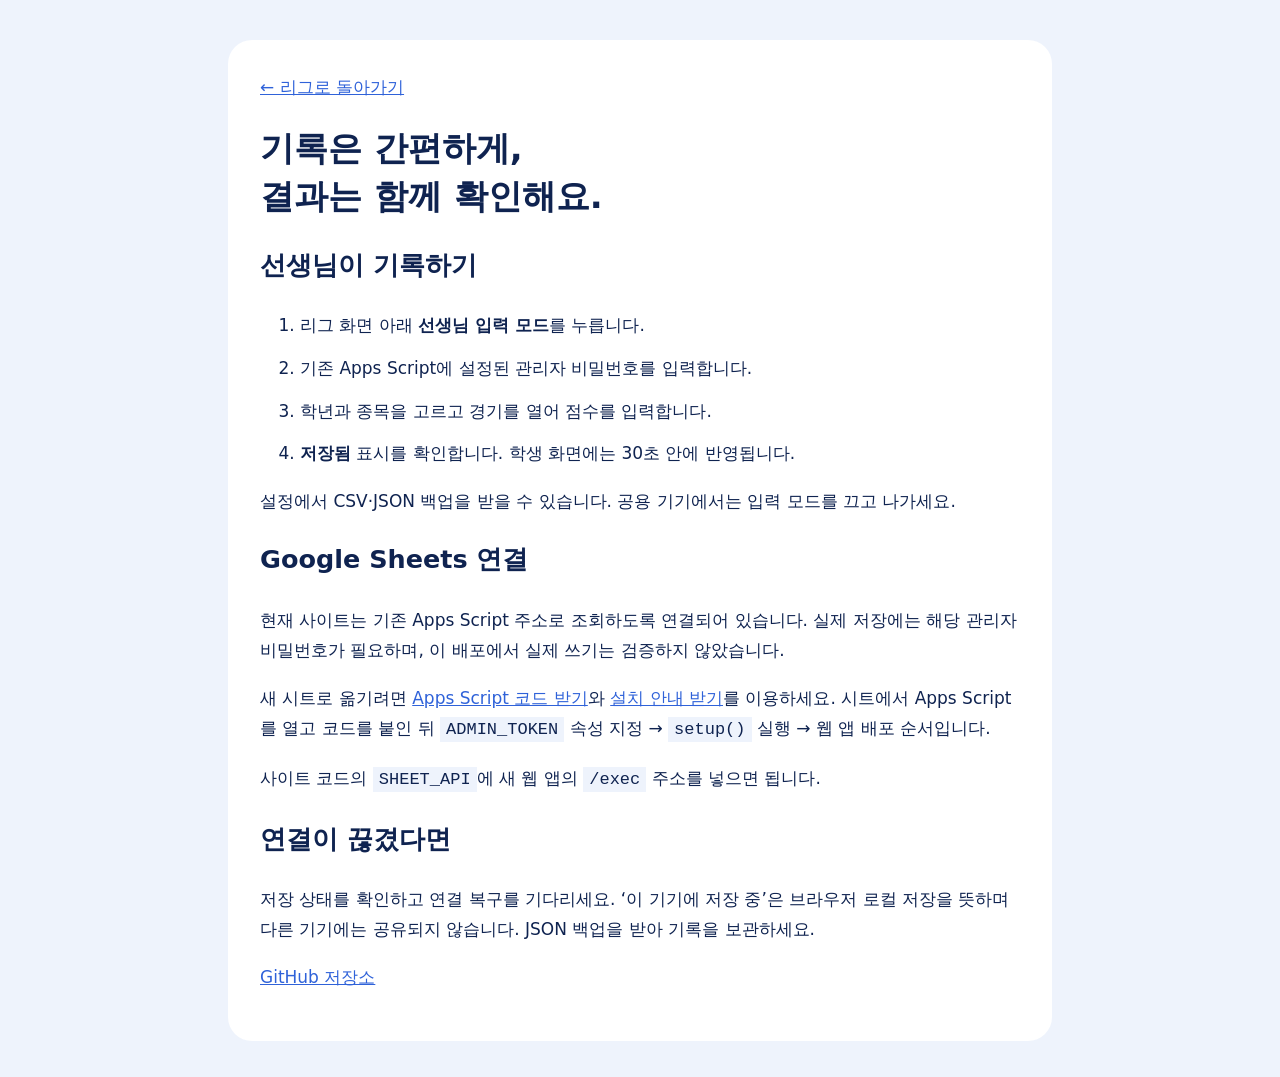
==== guide.html @ bd381bb0 "Complete league Sheets integration and setup guide" ====
<!doctype html><html lang="ko"><meta charset="utf-8"><meta name="viewport" content="width=device-width,initial-scale=1"><title>사용 안내 · 곡선중 리그</title><style>body{margin:0;background:#eef3fc;color:#0f2350;font:17px/1.8 system-ui,sans-serif}main{max-width:760px;margin:40px auto;padding:32px;background:white;border-radius:24px}a{color:#2f62d9}h1{line-height:1.4}li{margin:12px 0}code{background:#eef3fc;padding:3px 6px}@media(max-width:600px){main{margin:12px;padding:22px}}</style><main><a href="./">← 리그로 돌아가기</a><h1>기록은 간편하게,<br>결과는 함께 확인해요.</h1><h2>선생님이 기록하기</h2><ol><li>리그 화면 아래 <b>선생님 입력 모드</b>를 누릅니다.</li><li>기존 Apps Script에 설정된 관리자 비밀번호를 입력합니다.</li><li>학년과 종목을 고르고 경기를 열어 점수를 입력합니다.</li><li><b>저장됨</b> 표시를 확인합니다. 학생 화면에는 30초 안에 반영됩니다.</li></ol><p>설정에서 CSV·JSON 백업을 받을 수 있습니다. 공용 기기에서는 입력 모드를 끄고 나가세요.</p><h2>Google Sheets 연결</h2><p>현재 사이트는 기존 Apps Script 주소로 조회하도록 연결되어 있습니다. 실제 저장에는 해당 관리자 비밀번호가 필요하며, 이 배포에서 실제 쓰기는 검증하지 않았습니다.</p><p>새 시트로 옮기려면 <a href="Code.gs" download>Apps Script 코드 받기</a>와 <a href="README.md" download>설치 안내 받기</a>를 이용하세요. 시트에서 Apps Script를 열고 코드를 붙인 뒤 <code>ADMIN_TOKEN</code> 속성 지정 → <code>setup()</code> 실행 → 웹 앱 배포 순서입니다.</p><p>사이트 코드의 <code>SHEET_API</code>에 새 웹 앱의 <code>/exec</code> 주소를 넣으면 됩니다.</p><h2>연결이 끊겼다면</h2><p>저장 상태를 확인하고 연결 복구를 기다리세요. ‘이 기기에 저장 중’은 브라우저 로컬 저장을 뜻하며 다른 기기에는 공유되지 않습니다. JSON 백업을 받아 기록을 보관하세요.</p><p><a href="https://github.com/kratox8640/league">GitHub 저장소</a></p></main></html>
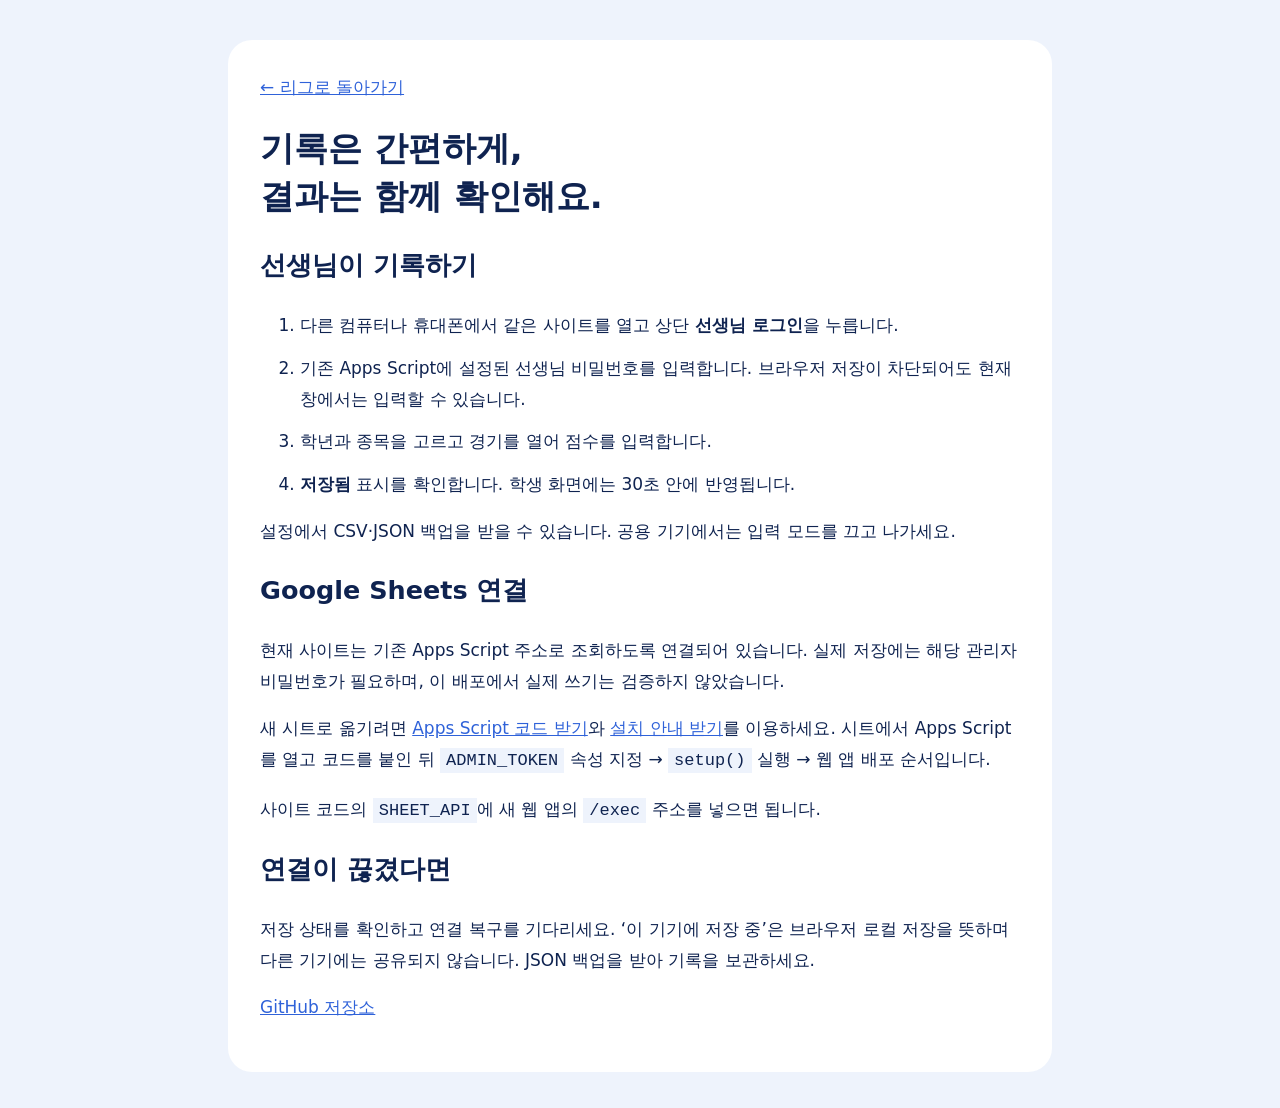
==== commit 259d35d3: "Enable teacher entry across devices without page reload" ====
--- a/guide.html
+++ b/guide.html
@@ -1 +1 @@
-<!doctype html><html lang="ko"><meta charset="utf-8"><meta name="viewport" content="width=device-width,initial-scale=1"><title>사용 안내 · 곡선중 리그</title><style>body{margin:0;background:#eef3fc;color:#0f2350;font:17px/1.8 system-ui,sans-serif}main{max-width:760px;margin:40px auto;padding:32px;background:white;border-radius:24px}a{color:#2f62d9}h1{line-height:1.4}li{margin:12px 0}code{background:#eef3fc;padding:3px 6px}@media(max-width:600px){main{margin:12px;padding:22px}}</style><main><a href="./">← 리그로 돌아가기</a><h1>기록은 간편하게,<br>결과는 함께 확인해요.</h1><h2>선생님이 기록하기</h2><ol><li>리그 화면 아래 <b>선생님 입력 모드</b>를 누릅니다.</li><li>기존 Apps Script에 설정된 관리자 비밀번호를 입력합니다.</li><li>학년과 종목을 고르고 경기를 열어 점수를 입력합니다.</li><li><b>저장됨</b> 표시를 확인합니다. 학생 화면에는 30초 안에 반영됩니다.</li></ol><p>설정에서 CSV·JSON 백업을 받을 수 있습니다. 공용 기기에서는 입력 모드를 끄고 나가세요.</p><h2>Google Sheets 연결</h2><p>현재 사이트는 기존 Apps Script 주소로 조회하도록 연결되어 있습니다. 실제 저장에는 해당 관리자 비밀번호가 필요하며, 이 배포에서 실제 쓰기는 검증하지 않았습니다.</p><p>새 시트로 옮기려면 <a href="Code.gs" download>Apps Script 코드 받기</a>와 <a href="README.md" download>설치 안내 받기</a>를 이용하세요. 시트에서 Apps Script를 열고 코드를 붙인 뒤 <code>ADMIN_TOKEN</code> 속성 지정 → <code>setup()</code> 실행 → 웹 앱 배포 순서입니다.</p><p>사이트 코드의 <code>SHEET_API</code>에 새 웹 앱의 <code>/exec</code> 주소를 넣으면 됩니다.</p><h2>연결이 끊겼다면</h2><p>저장 상태를 확인하고 연결 복구를 기다리세요. ‘이 기기에 저장 중’은 브라우저 로컬 저장을 뜻하며 다른 기기에는 공유되지 않습니다. JSON 백업을 받아 기록을 보관하세요.</p><p><a href="https://github.com/kratox8640/league">GitHub 저장소</a></p></main></html>
+<!doctype html><html lang="ko"><meta charset="utf-8"><meta name="viewport" content="width=device-width,initial-scale=1"><title>사용 안내 · 곡선중 리그</title><style>body{margin:0;background:#eef3fc;color:#0f2350;font:17px/1.8 system-ui,sans-serif}main{max-width:760px;margin:40px auto;padding:32px;background:white;border-radius:24px}a{color:#2f62d9}h1{line-height:1.4}li{margin:12px 0}code{background:#eef3fc;padding:3px 6px}@media(max-width:600px){main{margin:12px;padding:22px}}</style><main><a href="./">← 리그로 돌아가기</a><h1>기록은 간편하게,<br>결과는 함께 확인해요.</h1><h2>선생님이 기록하기</h2><ol><li>다른 컴퓨터나 휴대폰에서 같은 사이트를 열고 상단 <b>선생님 로그인</b>을 누릅니다.</li><li>기존 Apps Script에 설정된 선생님 비밀번호를 입력합니다. 브라우저 저장이 차단되어도 현재 창에서는 입력할 수 있습니다.</li><li>학년과 종목을 고르고 경기를 열어 점수를 입력합니다.</li><li><b>저장됨</b> 표시를 확인합니다. 학생 화면에는 30초 안에 반영됩니다.</li></ol><p>설정에서 CSV·JSON 백업을 받을 수 있습니다. 공용 기기에서는 입력 모드를 끄고 나가세요.</p><h2>Google Sheets 연결</h2><p>현재 사이트는 기존 Apps Script 주소로 조회하도록 연결되어 있습니다. 실제 저장에는 해당 관리자 비밀번호가 필요하며, 이 배포에서 실제 쓰기는 검증하지 않았습니다.</p><p>새 시트로 옮기려면 <a href="Code.gs" download>Apps Script 코드 받기</a>와 <a href="README.md" download>설치 안내 받기</a>를 이용하세요. 시트에서 Apps Script를 열고 코드를 붙인 뒤 <code>ADMIN_TOKEN</code> 속성 지정 → <code>setup()</code> 실행 → 웹 앱 배포 순서입니다.</p><p>사이트 코드의 <code>SHEET_API</code>에 새 웹 앱의 <code>/exec</code> 주소를 넣으면 됩니다.</p><h2>연결이 끊겼다면</h2><p>저장 상태를 확인하고 연결 복구를 기다리세요. ‘이 기기에 저장 중’은 브라우저 로컬 저장을 뜻하며 다른 기기에는 공유되지 않습니다. JSON 백업을 받아 기록을 보관하세요.</p><p><a href="https://github.com/kratox8640/league">GitHub 저장소</a></p></main></html>
